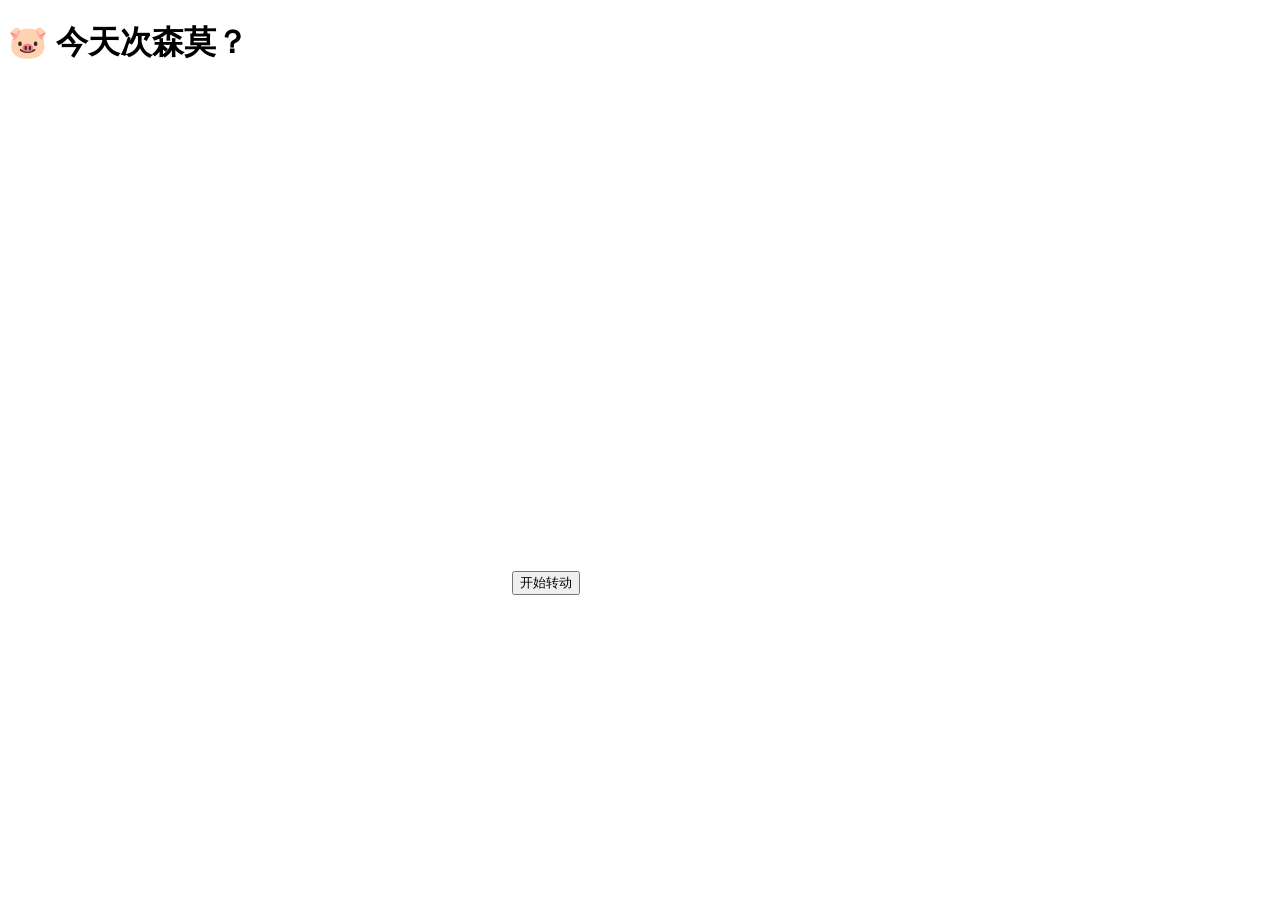
==== index.html @ ff8e15b6 "Rename js/index.html to index.html" ====
<!DOCTYPE html>
<html lang="zh-CN">
<head>
    <meta charset="UTF-8">
    <meta name="viewport" content="width=device-width, initial-scale=1.0">
    <title>外卖选择转盘</title>
    <link rel="stylesheet" href="style.css">
</head>
<body>
<div class="container">
    <h1>🐷 今天次森莫？</h1>
    <div class="wheel-container">
        <div class="pointer"></div>
        <canvas id="wheelCanvas" width="500" height="500"></canvas>
        <button id="spinBtn" class="spin-button">开始转动</button>
    </div>
</div>

<!-- 弹窗遮罩层 -->
<div id="resultOverlay" class="result-overlay">
    <div id="result" class="result"></div>
</div>

<script src="script.js"></script>
</body>
</html>
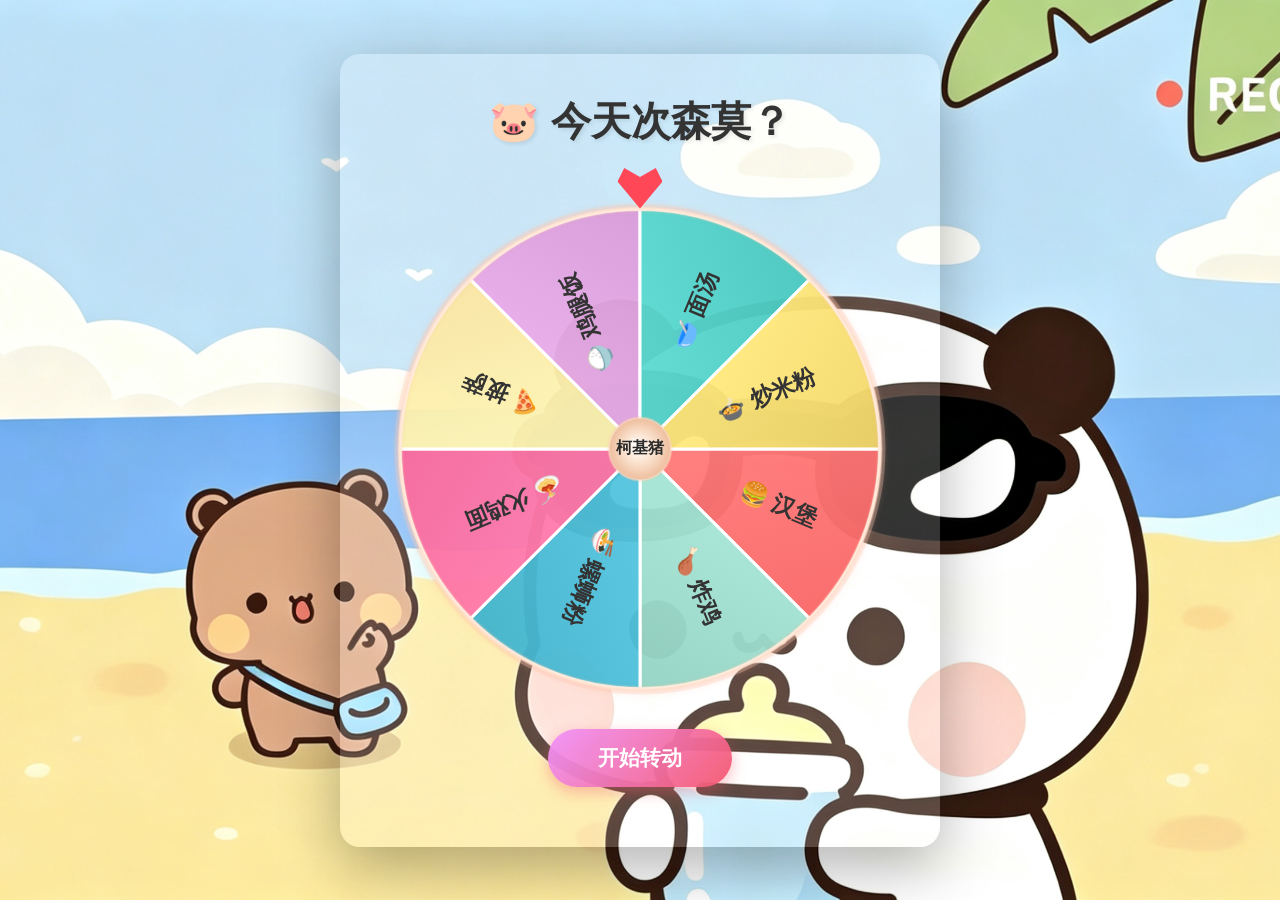
==== commit 52bc5f95: "Add files via upload" ====
--- a/index.html
+++ b/index.html
@@ -3,7 +3,7 @@
 <head>
     <meta charset="UTF-8">
     <meta name="viewport" content="width=device-width, initial-scale=1.0">
-    <title>外卖选择转盘</title>
+    <title>猪猪专属转盘</title>
     <link rel="stylesheet" href="style.css">
 </head>
 <body>
@@ -23,4 +23,4 @@
 
 <script src="script.js"></script>
 </body>
-</html>
+</html>
--- a/style.css
+++ b/style.css
@@ -0,0 +1,337 @@
+* {
+    margin: 0;
+    padding: 0;
+    box-sizing: border-box;
+}
+
+body {
+    font-family: 'Microsoft YaHei', Arial, sans-serif;
+
+    /* 背景图片设置 - 确保图片名和你的文件名完全一致 */
+    background-image: url('yier.jpg');
+    background-size: cover;
+    background-position: center;
+    background-repeat: no-repeat;
+    background-attachment: fixed;
+
+    /* 如果图片加载失败，显示备用颜色 */
+    background-color: #667eea;
+
+    display: flex;
+    justify-content: center;
+    align-items: center;
+    min-height: 100vh;
+    padding: 20px;
+}
+
+/* 半透明遮罩已经注释掉，所以不会生效，如果不需要可以忽略 */
+
+.container {
+    text-align: center;
+    background: rgba(255, 255, 255, 0.2); /*转盘背景颜色透明度*/
+    border-radius: 20px;
+    padding: 40px;
+    box-shadow: 0 20px 60px rgba(0, 0, 0, 0.3);
+    max-width: 600px;
+    width: 100%;
+}
+
+h1 {
+    color: #333;
+    margin-bottom: 30px;
+    font-size: 2.5em;
+    text-shadow: 2px 2px 4px rgba(0, 0, 0, 0.1);
+}
+
+.wheel-container {
+    position: relative;
+    display: inline-block;
+    margin: 20px 0;
+    /* 让转盘容器也能自适应宽度 */
+    width: 100%;
+    max-width: 500px;
+}
+
+/* 指针样式 - 爱心 */
+.pointer {
+    position: absolute;
+    top: -35px;
+    left: 50%;
+    transform: translateX(-50%);
+    width: 45px;
+    height: 45px;
+    background: #ff4757;
+    z-index: 10;
+    /* 更圆润的心形 */
+    clip-path: polygon(
+            50% 100%,
+            0% 40%,
+            15% 10%,
+            50% 30%,
+            85% 10%,
+            100% 40%
+    );
+    filter: drop-shadow(0 4px 10px rgba(255, 71, 87, 0.6));
+    animation: pointerBounce 1.8s infinite; /*跳动时间*/
+}
+/*跳动规律*/
+@keyframes pointerBounce {
+    0%, 100% { transform: translateX(-50%) translateY(0); }
+    50% { transform: translateX(-50%) translateY(-2.8px); }
+}
+
+canvas {
+    display: block;
+    max-width: 100%; /* 这行确保画布能自动缩小 */
+    height: auto;    /* 保持宽高比 */
+    margin: 0 auto;  /* 水平居中 */
+}
+
+.spin-button {
+    /* 不带透明度的渐变色*/
+    /*background: linear-gradient(135deg, #f093fb 0%, #f5576c 100%);*/
+
+    /* 改成带透明度的渐变色 */
+    background: linear-gradient(135deg, rgba(240, 147, 251, 0.95), rgba(245, 87, 108, 0.95));
+    color: white;
+    border: none;
+    padding: 15px 50px;
+    font-size: 1.3em;
+    font-weight: bold;
+    border-radius: 50px;
+    cursor: pointer;
+    margin-top: 30px;
+    transition: all 0.3s ease;
+    box-shadow: 0 5px 15px rgba(245, 87, 108, 0.4);
+    position: relative;
+    overflow: hidden;
+}
+
+.spin-button:hover:not(:disabled) {
+    transform: translateY(-2px);
+    box-shadow: 0 8px 25px rgba(245, 87, 108, 0.6);
+}
+
+.spin-button:active:not(:disabled) {
+    transform: translateY(0);
+}
+
+.spin-button:disabled {
+    background: #ccc;
+    cursor: not-allowed;
+    box-shadow: none;
+}
+
+/* ============================================ */
+/* 弹窗遮罩层 */
+/* ============================================ */
+.result-overlay {
+    display: none;
+    position: fixed;
+    top: 0;
+    left: 0;
+    width: 100%;
+    height: 100%;
+    background: rgba(0, 0, 0, 0.6);
+    z-index: 1000;
+    justify-content: center;
+    align-items: center;
+    backdrop-filter: blur(5px);
+}
+
+.result-overlay.show {
+    display: flex;
+    animation: fadeIn 0.3s ease;
+}
+
+/* ============================================ */
+/* 弹窗主体 - 屏幕正中间 */
+/* ============================================ */
+.result {
+    background: linear-gradient(135deg, #ffecd2 0%, #fcb69f 100%);
+    border-radius: 20px;
+    padding: 40px 50px;
+    box-shadow: 0 20px 60px rgba(0, 0, 0, 0.5);
+    position: relative;
+    min-width: 350px;
+    max-width: 500px;
+    text-align: center;
+    transform: scale(0.5);
+    transition: all 0.5s cubic-bezier(0.68, -0.55, 0.265, 1.55);
+}
+
+.result-overlay.show .result {
+    transform: scale(1);
+    animation: bounceIn 0.6s cubic-bezier(0.68, -0.55, 0.265, 1.55);
+}
+
+.result-text {
+    margin-bottom: 25px;
+}
+
+.result-emoji {
+    font-size: 3em;
+    margin-bottom: 15px;
+    animation: pulse 2s infinite;
+}
+
+.result-title {
+    font-size: 1.3em;
+    color: #666;
+    margin-bottom: 10px;
+    font-weight: 500;
+}
+
+.result-food {
+    font-size: 2.5em;
+    font-weight: bold;
+    color: #e74c3c;
+    text-shadow: 2px 2px 4px rgba(0, 0, 0, 0.1);
+    margin-top: 10px;
+}
+
+.close-btn {
+    background: linear-gradient(135deg, #ff6b6b 0%, #ee5a24 100%);
+    color: white;
+    border: none;
+    padding: 12px 40px;
+    font-size: 1.1em;
+    border-radius: 25px;
+    cursor: pointer;
+    transition: all 0.3s ease;
+    box-shadow: 0 4px 15px rgba(238, 90, 36, 0.3);
+    font-weight: bold;
+    margin-top: 10px;
+}
+
+.close-btn:hover {
+    transform: translateY(-2px);
+    box-shadow: 0 6px 20px rgba(238, 90, 36, 0.5);
+    background: linear-gradient(135deg, #ff5252 0%, #d63031 100%);
+}
+
+.close-btn:active {
+    transform: translateY(0);
+}
+
+/* 关闭按钮（右上角X） */
+.close-icon {
+    position: absolute;
+    top: 15px;
+    right: 20px;
+    background: none;
+    border: none;
+    font-size: 1.8em;
+    color: #999;
+    cursor: pointer;
+    transition: all 0.3s ease;
+    width: 40px;
+    height: 40px;
+    display: flex;
+    align-items: center;
+    justify-content: center;
+    border-radius: 50%;
+}
+
+.close-icon:hover {
+    color: #e74c3c;
+    background: rgba(0, 0, 0, 0.05);
+    transform: rotate(90deg);
+}
+
+/* 淡入动画 */
+@keyframes fadeIn {
+    from {
+        opacity: 0;
+    }
+    to {
+        opacity: 1;
+    }
+}
+
+/* 弹入动画 */
+@keyframes bounceIn {
+    0% {
+        opacity: 0;
+        transform: scale(0.3);
+    }
+    50% {
+        transform: scale(1.05);
+    }
+    70% {
+        transform: scale(0.95);
+    }
+    100% {
+        opacity: 1;
+        transform: scale(1);
+    }
+}
+
+/* 表情脉冲动画 */
+@keyframes pulse {
+    0% {
+        transform: scale(1);
+    }
+    50% {
+        transform: scale(1.2);
+    }
+    100% {
+        transform: scale(1);
+    }
+}
+
+/* ============================================ */
+/* 手机端响应式设计 (屏幕宽度 <= 600px) */
+/* ============================================ */
+@media (max-width: 600px) {
+    body {
+        padding: 10px; /* 减少内边距，留更多空间给转盘 */
+    }
+
+    .container {
+        padding: 20px 15px; /* 缩小容器内边距 */
+        border-radius: 15px;
+    }
+
+    h1 {
+        font-size: 1.8em; /* 缩小标题字号 */
+        margin-bottom: 15px;
+    }
+
+    .wheel-container {
+        margin: 10px 0;
+    }
+
+    /* 移动端爱心指针稍小一点，更协调 */
+    .pointer {
+        top: -25px;
+        width: 35px;
+        height: 35px;
+    }
+
+    @keyframes pointerBounce {
+        0%, 100% { transform: translateX(-50%) translateY(0); }
+        50% { transform: translateX(-50%) translateY(-2px); } /* 手机端跳动幅度稍小 */
+    }
+
+    .spin-button {
+        padding: 12px 40px;
+        font-size: 1.1em;
+        margin-top: 20px;
+    }
+
+    /* 弹窗在手机端自适应 */
+    .result {
+        min-width: 280px;
+        max-width: 90%;
+        padding: 30px 20px;
+    }
+
+    .result-food {
+        font-size: 2em;
+    }
+
+    .result-emoji {
+        font-size: 2.5em;
+    }
+}
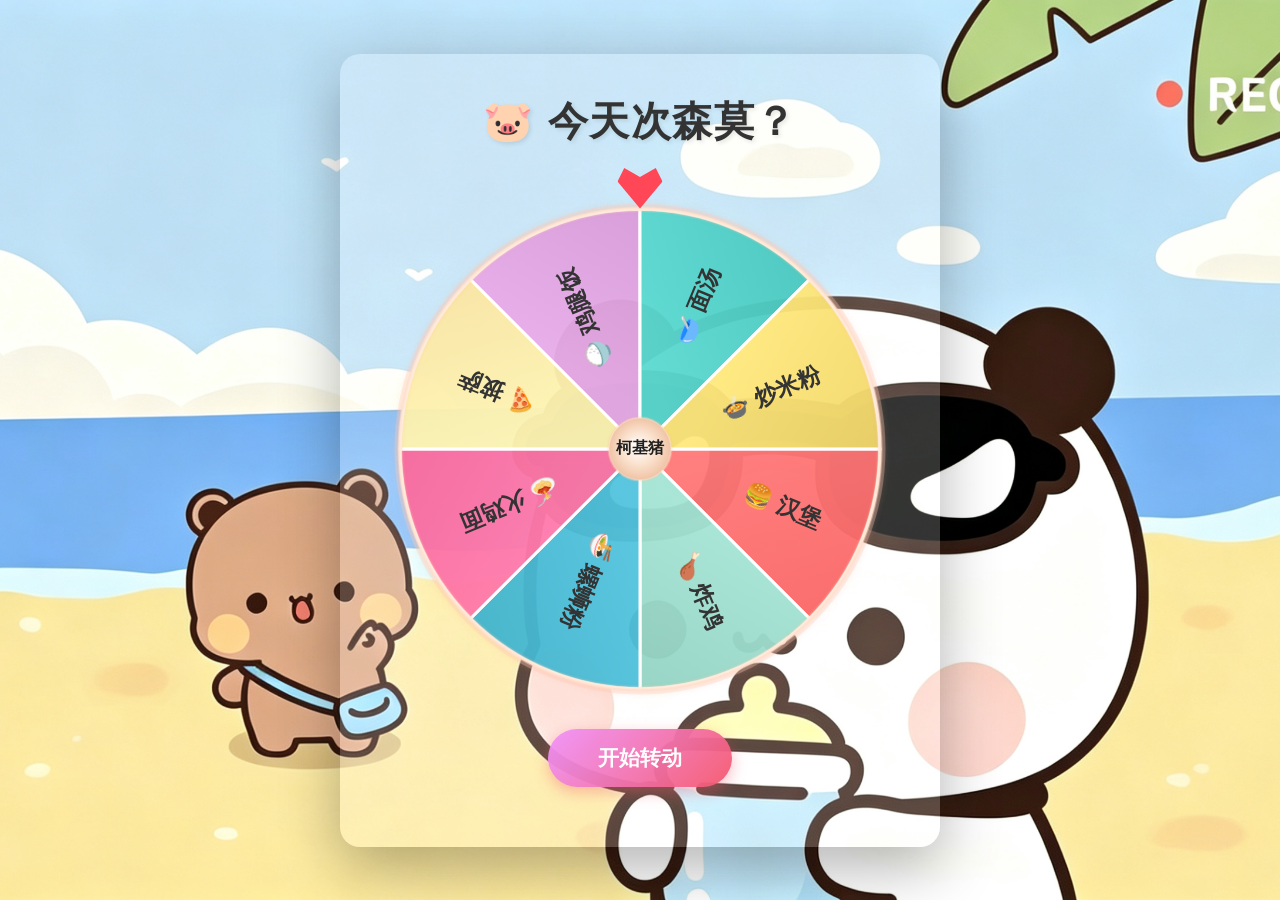
==== commit 525da666: "Add files via upload" ====
--- a/index.html
+++ b/index.html
@@ -12,7 +12,13 @@
     <div class="wheel-container">
         <div class="pointer"></div>
         <canvas id="wheelCanvas" width="500" height="500"></canvas>
-        <button id="spinBtn" class="spin-button">开始转动</button>
+        <button id="spinBtn" class="spin-button">
+            <div class="status-bar">
+                <span class="time">13:14 &nbsp5月20日周六</span>
+                <span class="battery">🛜99%🔋</span>
+            </div>
+            <span class="btn-text">猪猪选食</span>
+        </button>
     </div>
 </div>
 
--- a/style.css
+++ b/style.css
@@ -7,15 +7,16 @@
 body {
     font-family: 'Microsoft YaHei', Arial, sans-serif;
 
-    /* 背景图片设置 - 确保图片名和你的文件名完全一致 */
-    background-image: url('yier.jpg');
+    /* 电脑端背景：横版16:9图片 */
+    background-image: url('yier-pc.jpg');
     background-size: cover;
     background-position: center;
     background-repeat: no-repeat;
     background-attachment: fixed;
 
     /* 如果图片加载失败，显示备用颜色 */
-    background-color: #667eea;
+    /* 若无设置该项加载失败时背景即为透明 */
+    background-color: transparent;/* 备用颜色设为透明相当于没有设置这一行 */
 
     display: flex;
     justify-content: center;
@@ -23,8 +24,6 @@
     min-height: 100vh;
     padding: 20px;
 }
-
-/* 半透明遮罩已经注释掉，所以不会生效，如果不需要可以忽略 */
 
 .container {
     text-align: center;
@@ -41,6 +40,7 @@
     margin-bottom: 30px;
     font-size: 2.5em;
     text-shadow: 2px 2px 4px rgba(0, 0, 0, 0.1);
+    letter-spacing:1.5px;
 }
 
 .wheel-container {
@@ -148,7 +148,8 @@
 /* 弹窗主体 - 屏幕正中间 */
 /* ============================================ */
 .result {
-    background: linear-gradient(135deg, #ffecd2 0%, #fcb69f 100%);
+    background: url('result.jpg') center/cover no-repeat,
+    linear-gradient(135deg, #ffecd2 0%, #fcb69f 100%);
     border-radius: 20px;
     padding: 40px 50px;
     box-shadow: 0 20px 60px rgba(0, 0, 0, 0.5);
@@ -164,65 +165,75 @@
     transform: scale(1);
     animation: bounceIn 0.6s cubic-bezier(0.68, -0.55, 0.265, 1.55);
 }
-
+ /* 结果显示界面 */
 .result-text {
     margin-bottom: 25px;
-}
-
+    transform: translateX(-5px)translateY(-30px); /* 往上移，负值越大越往上 */
+    opacity: 0.95;                /* 透明度，0~1 */
+}
+
+/* 最上方的emoji表情 */
 .result-emoji {
     font-size: 3em;
     margin-bottom: 15px;
     animation: pulse 2s infinite;
+    opacity: 1;                /* 透明度，0~1 */
+    /* 上下左右偏移在动画 @keyframes pulse 里调 */
 }
 
 .result-title {
     font-size: 1.3em;
-    color: #666;
+    color: #444;
     margin-bottom: 10px;
-    font-weight: 500;
+    font-weight: 530;
+    transform: translateX(13px)
 }
 
 .result-food {
-    font-size: 2.5em;
+    font-size: 2.7em;
     font-weight: bold;
-    color: #e74c3c;
+    color: rgba(238, 60, 35,0.95);
     text-shadow: 2px 2px 4px rgba(0, 0, 0, 0.1);
     margin-top: 10px;
+    transform: translateX(1px)
 }
 
 .close-btn {
-    background: linear-gradient(135deg, #ff6b6b 0%, #ee5a24 100%);
-    color: white;
+    background: linear-gradient(135deg, rgba(255, 107, 107, 0.8) 0%, rgba(238, 90, 36, 0.8) 100%);
+    color: rgba(255,255,255,0.9);
     border: none;
     padding: 12px 40px;
-    font-size: 1.1em;
+    font-size: 1.2em;
+    letter-spacing: 2px;
     border-radius: 25px;
     cursor: pointer;
     transition: all 0.3s ease;
     box-shadow: 0 4px 15px rgba(238, 90, 36, 0.3);
     font-weight: bold;
     margin-top: 10px;
+    transform: translateY(15px);
 }
 
 .close-btn:hover {
-    transform: translateY(-2px);
+    transform: translateY(15px);  /* 要与按键移动数值保持一致才会使按键静止不动 */
     box-shadow: 0 6px 20px rgba(238, 90, 36, 0.5);
-    background: linear-gradient(135deg, #ff5252 0%, #d63031 100%);
-}
-
+    background: linear-gradient(135deg, rgba(255, 82, 82, 0.85) 0%, rgba(214, 48, 49, 0.85) 100%);
+}
+
+/* 按住进行移动 */
 .close-btn:active {
-    transform: translateY(0);
+    transform: translateY(15px);  /* 要与按键移动数值保持一致才会使按键静止不动 */
 }
 
 /* 关闭按钮（右上角X） */
 .close-icon {
     position: absolute;
     top: 15px;
-    right: 20px;
+    right: 18px;
     background: none;
     border: none;
     font-size: 1.8em;
-    color: #999;
+    color: #888;
     cursor: pointer;
     transition: all 0.3s ease;
     width: 40px;
@@ -231,12 +242,18 @@
     align-items: center;
     justify-content: center;
     border-radius: 50%;
+    /* 只对电脑端生效 */
+    @media(min-width: 601px) {
+        /* ===== 扩大响应区域，位置不变 ===== */
+        padding: 15px;       /* 原没有，扩大点击范围 */
+        margin: -15px;       /* 负值抵消 padding 的偏移 */
+    }
 }
 
 .close-icon:hover {
     color: #e74c3c;
     background: rgba(0, 0, 0, 0.05);
-    transform: rotate(90deg);
+    /*transform: rotate(90deg);  !* 旋转让悬停热区不稳定，暂时取消 *!*/
 }
 
 /* 淡入动画 */
@@ -267,16 +284,16 @@
     }
 }
 
-/* 表情脉冲动画 */
+/* emoji表情脉冲动画 */
 @keyframes pulse {
     0% {
-        transform: scale(1);
+        transform: translateX(13px) scale(1);
     }
     50% {
-        transform: scale(1.2);
+        transform: translateX(13px) scale(1.2);
     }
     100% {
-        transform: scale(1);
+        transform: translateX(13px) scale(1);
     }
 }
 
@@ -284,25 +301,38 @@
 /* 手机端响应式设计 (屏幕宽度 <= 600px) */
 /* ============================================ */
 @media (max-width: 600px) {
-    body {
-        padding: 10px; /* 减少内边距，留更多空间给转盘 */
+    /* 手机端背景：竖版9:16图片，转盘放上半区 */
+    @media (max-width: 600px) {
+        body {
+            background-image: url('yier.jpg');
+            align-items: flex-start;
+            padding-top: 10px;
+            padding-left: 10px;
+            padding-right: 10px;
+            padding-bottom: 10px;
+            margin: -26.5px 0;  /* 让整个body块往上提 */
+        }
     }
 
     .container {
-        padding: 20px 15px; /* 缩小容器内边距 */
+        background: transparent;
+        box-shadow: none;
+        padding: 20px 15px;
         border-radius: 15px;
     }
 
     h1 {
-        font-size: 1.8em; /* 缩小标题字号 */
+        font-size: 2em;
         margin-bottom: 15px;
+        letter-spacing:2px;
     }
 
     .wheel-container {
         margin: 10px 0;
-    }
-
-    /* 移动端爱心指针稍小一点，更协调 */
+        max-width: 395px; /* 原来是继承外面的500px，改小转盘变小 */
+                          /* 420-500没有变化，420以下有变化 */
+    }
+
     .pointer {
         top: -25px;
         width: 35px;
@@ -311,27 +341,416 @@
 
     @keyframes pointerBounce {
         0%, 100% { transform: translateX(-50%) translateY(0); }
-        50% { transform: translateX(-50%) translateY(-2px); } /* 手机端跳动幅度稍小 */
-    }
-
-    .spin-button {
-        padding: 12px 40px;
-        font-size: 1.1em;
-        margin-top: 20px;
-    }
-
-    /* 弹窗在手机端自适应 */
+        50% { transform: translateX(-50%) translateY(-2px); }
+    }
+
+    /* ============================================ */
+    /* 手机端初始普通按钮样式（固定在底部，与平板按钮位置一致） */
+    /* ============================================ */
+    .spin-button.initial-btn {
+        position: fixed;
+        bottom: 11vh;
+        left: 50%;
+        transform: translateX(-50%);
+        margin-top: 0;
+        z-index: 100;
+
+        /* 与电脑端一致的样式 */
+        width: auto;
+        height: auto;
+        padding: 12px 30px;
+        background: linear-gradient(135deg, rgba(255, 140, 160, 0.9), rgba(255, 100, 130, 0.9)); /* 改了：新渐变 */
+        color: #fff;                         /* 改了：颜色写法，值与原来相同 */
+        border: 2px solid rgba(255, 255, 255, 0.7); /* 新增：边框 */
+        border-radius:50px;                 /* 改了：原50px */
+        letter-spacing: 2px;                 /* 新增：字间距 */
+        box-shadow: 0 4px 20px rgba(255, 100, 130, 0.5); /* 改了：新阴影 */
+        animation: initialFloat 3s ease-in-out infinite;  /* 悬浮动画 */
+        font-size: 28px;
+        font-weight: bold;
+    }
+
+    /* 隐藏初始按钮的平板元素 */
+    .spin-button.initial-btn::before,
+    .spin-button.initial-btn::after {
+        display: none;
+    }
+
+    .spin-button.initial-btn .status-bar {
+        display: none;
+    }
+
+    .spin-button.initial-btn .btn-text {
+        display: none;
+    }
+
+    /* 初始按钮悬停效果 */
+    .spin-button.initial-btn:hover:not(:disabled) {
+        transform: translateX(-50%) translateY(-2px);
+        box-shadow: 0 8px 25px rgba(245, 87, 108, 0.6);
+    }
+
+    .spin-button.initial-btn:active:not(:disabled) {
+        transform: translateX(-50%) translateY(0);
+    }
+
+    .spin-button.initial-btn:disabled {
+        background: #ccc;
+        cursor: not-allowed;
+        box-shadow: none;
+    }
+
+    /* ============================================ */
+    /* 平板电脑按钮样式（隐藏状态） */
+    /* ============================================ */
+    .spin-button.tablet-btn {
+        display: none;
+        position: fixed;
+        bottom: 9.1vh;
+        left: 50%;
+        transform: translateX(-50%);
+        margin-top: 0;
+        z-index: 100;
+
+        /* iPad Air 7 外形 - 横向比例（等比例放大） */
+        width: calc(156px * 1.1);   /* 原值 * 倍数 */
+        height: calc(110px * 1.1);  /* 原值 * 倍数 */
+        padding: 0;
+        transform-origin: center center; /* 缩放基准点 */
+        background: linear-gradient(160deg, #4a4a50 0%, #3a3a40 30%, #2c2c32 70%, #26262c 100%);
+        border: 1.5px solid #1c1c20;
+        border-radius: calc(14px * 1.1); /* 原值 * 倍数 */
+        box-shadow:
+                0 0 0 calc(2.5px * 1.1) #222228,   /* 原值 * 倍数 */
+                0 0 0 calc(3.5px * 1.1) #1a1a1e,  /* 原值 * 倍数 */
+                0 0 0 calc(4px * 1.1) #2a2a30,    /* 原值 * 倍数 */
+                0 calc(8px * 1.1) calc(28px * 1.1) rgba(0, 0, 0, 0.55), /* 原值 * 倍数 */
+                0 calc(2px * 1.1) calc(6px * 1.1) rgba(0, 0, 0, 0.3);   /* 原值 * 倍数 */
+        cursor: pointer;
+        overflow: visible; /* 让摄像头可以超出边框 */
+        animation: tabletFloat 2.5s ease-in-out infinite;
+    }
+
+    /* 显示平板按钮 */
+    .spin-button.tablet-btn.show {
+        display: block;
+    }
+
+    /* 前置摄像头 + 传感器 + 刘海屏（横屏iPad上方居中边缘） */
+    .spin-button.tablet-btn::before {
+        content: '';
+        position: absolute;
+        top: calc(-2px * 1.1); /* 原值 * 倍数 */
+        left: 50%;
+        transform: translateX(-50%);
+        z-index: 4;
+
+        /* 刘海屏底片 */
+        width: calc(26px * 1.1);  /* 原值 * 倍数 */
+        height: calc(4.5px * 1.1); /* 原值 * 倍数 */
+        border-radius: 0 0 calc(5px * 1.1) calc(5px * 1.1); /* 原值 * 倍数 */
+
+        /* 摄像头（左）和传感器（右） */
+        background:
+            /* 左摄像头 - 多层镀膜镜头 */
+                radial-gradient(circle at 34% 50%,
+                rgba(255,255,255,0.5) calc(0.3px * 1.1),  /* 原值 * 倍数 */
+                transparent calc(0.6px * 1.1)             /* 原值 * 倍数 */
+                ),
+                radial-gradient(circle at 30% 55%,
+                #000 calc(1.2px * 1.1),                   /* 原值 * 倍数 */
+                #0a0a12 calc(1.8px * 1.1),                /* 原值 * 倍数 */
+                #1a1a28 calc(2.3px * 1.1),                /* 原值 * 倍数 */
+                #2e2e40 calc(2.8px * 1.1),                /* 原值 * 倍数 */
+                #3a3a4d calc(3.2px * 1.1),                /* 原值 * 倍数 */
+                transparent calc(3.6px * 1.1)             /* 原值 * 倍数 */
+                ),
+                    /* 右传感器 - 红外窗口质感 */
+                radial-gradient(circle at 70% 50%,
+                rgba(255,255,255,0.3) calc(0.2px * 1.1),  /* 原值 * 倍数 */
+                transparent calc(0.5px * 1.1)             /* 原值 * 倍数 */
+                ),
+                radial-gradient(circle at 72% 55%,
+                #050510 calc(0.8px * 1.1),                /* 原值 * 倍数 */
+                #0d0d1a calc(1.3px * 1.1),                /* 原值 * 倍数 */
+                #1c1c2e calc(1.8px * 1.1),                /* 原值 * 倍数 */
+                #2a2a3d calc(2.2px * 1.1),                /* 原值 * 倍数 */
+                transparent calc(2.6px * 1.1)             /* 原值 * 倍数 */
+                ),
+                    /* 刘海底色 - 深色玻璃面板 */
+                linear-gradient(175deg,
+                #1a1a24 0%,
+                #15151e 40%,
+                #1e1e2a 100%
+                );
+        background-color: #15151e;
+
+        /* 刘海边缘 */
+        box-shadow:
+                0 calc(1px * 1.1) 0 rgba(255, 255, 255, 0.04),   /* 原值 * 倍数 */
+                0 calc(-0.5px * 1.1) 0 rgba(0, 0, 0, 0.3),      /* 原值 * 倍数 */
+                inset 0 calc(0.5px * 1.1) 0 rgba(255, 255, 255, 0.02); /* 原值 * 倍数 */
+    }
+
+    /* 屏幕区域 */
+    .spin-button.tablet-btn::after {
+        content: '';
+        position: absolute;
+        top: calc(7px * 1.1);    /* 原值 * 倍数 */
+        left: calc(8px * 1.1);   /* 原值 * 倍数 */
+        right: calc(8px * 1.1);  /* 原值 * 倍数 */
+        bottom: calc(7px * 1.1); /* 原值 * 倍数 */
+
+        /* 用图片代替纯色背景 */
+        background-image: url('pig2-bg.jpg');  /* 你的屏幕图片 */
+        background-size: cover;
+        background-position: center;
+        background-repeat: no-repeat;
+
+        border-radius: calc(7px * 1.1); /* 原值 * 倍数 */
+        z-index: 0;
+        box-shadow:
+                inset 0 0 calc(2px * 1.1) rgba(0, 0, 0, 0.03),   /* 原值 * 倍数 */
+                inset 0 calc(1px * 1.1) 0 rgba(255, 255, 255, 0.3), /* 原值 * 倍数 */
+                inset 0 calc(-1px * 1.1) 0 rgba(0, 0, 0, 0.03);   /* 原值 * 倍数 */
+    }
+
+    /* 状态栏 */
+    .spin-button.tablet-btn .status-bar {
+        position: absolute;
+        top: calc(6px * 1.1);    /* 原值 * 倍数 */
+        left: calc(8px * 1.1);   /* 原值 * 倍数 */
+        right: calc(8px * 1.1);  /* 原值 * 倍数 */
+        height: calc(14px * 1.1); /* 原值 * 倍数 */
+        display: flex;
+        justify-content: space-between;
+        align-items: center;
+        z-index: 2;
+        padding: 0 calc(4px * 1.1); /* 原值 * 倍数 */
+        pointer-events: none;
+        /* 添加阴影让状态栏可见 */
+        background: rgba(0, 0, 0, 0.25);
+        border-radius: calc(3px * 1.1); /* 原值 * 倍数 */
+        box-shadow: 0 calc(1px * 1.1) 0 rgba(0, 0, 0, 0.25), inset 0 0 calc(2px * 1.1) rgba(0, 0, 0, 0.25); /* 原值 * 倍数 */
+    }
+
+    .spin-button.tablet-btn .time {
+        color: rgba(255,255,255,0.75);
+        font-size: calc(8px * 1.1); /* 原值 * 倍数 */
+        font-weight: 600;
+        font-family: -apple-system, "SF Pro Display", "PingFang SC", "Helvetica Neue", sans-serif;
+        -webkit-font-smoothing: antialiased;
+    }
+
+    .spin-button.tablet-btn .back-link {
+        position: absolute;
+        top: calc(20px * 1.1);     /* 原值 * 倍数 */
+        left: calc(8px * 1.1);     /* 原值 * 倍数 */
+        font-size: calc(9px * 1.1); /* 原值 * 倍数 */
+        font-weight: 400;
+        color: rgba(251, 205, 221, 0.8);
+        cursor: pointer;
+        pointer-events: auto;
+        z-index: 3;
+        letter-spacing: calc(0.5px * 1.1); /* 原值 * 倍数 */
+        font-family: -apple-system, "SF Pro Display", "PingFang SC", "Helvetica Neue", sans-serif;
+        -webkit-font-smoothing: antialiased;
+        /* ===== 响应范围（文字位置不变，等比例放大） ===== */
+        /* 通过 padding 扩大点击区域，同时用负 margin 抵消偏移，保持文字原位 */
+        padding: calc(6px * 1.1) calc(8px * 1.1);  /* 原值 * 倍数 */
+        margin: calc(-6px * 1.1) calc(-8px * 1.1); /* 原值 * 倍数 */
+        /* ==================================== */
+    }
+
+    .spin-button.tablet-btn .battery {
+        color: rgba(255,255,255,0.75);
+        /*color: #1d1d1f;*/
+        font-size: calc(8px * 1.1); /* 原值 * 倍数 */
+        font-weight: 500;
+        font-family: -apple-system, "SF Pro Display", "PingFang SC", "Helvetica Neue", sans-serif;
+        -webkit-font-smoothing: antialiased;
+    }
+
+    /* 按键文字内容及样式 */
+    .spin-button.tablet-btn .btn-text {
+        position: absolute;
+        top: 0;
+        left: 0;
+        width: 100%;
+        height: 100%;
+        display: flex;
+        align-items: center;
+        justify-content: center;
+        z-index: 1;
+
+        /* 文字基础样式 */
+        background: linear-gradient(135deg,
+        rgba(218, 135, 155, 1) 0%,
+        rgba(244, 185, 206, 1) 20%,
+        rgba(255, 235, 242, 1) 40%,
+        rgba(255, 250, 252, 1) 55%,
+        rgba(250, 195, 214, 1) 75%,
+        rgba(255, 242, 247, 1) 100%
+        );
+        -webkit-background-clip: text;
+        -webkit-text-fill-color: transparent;
+        background-clip: text;
+        font-size: calc(27px * 1.1);      /* 原值 * 倍数 */
+        letter-spacing: calc(2.5px * 1.1); /* 原值 * 倍数 */
+        font-weight: 600;
+        font-family: "STYuanti", "方圆体", "PingFang SC", "Microsoft YaHei", "微软雅黑", sans-serif;
+        line-height: 1.2;
+        text-align: center;
+        padding: calc(37px * 1.1) calc(14px * 1.1) 0 calc(14px * 1.1); /* 原值 * 倍数 */
+        box-sizing: border-box;
+
+        filter: drop-shadow(0 0 calc(6px * 1.1) rgba(255, 170, 195, 0.5))   /* 原值 * 倍数 */
+        drop-shadow(0 0 calc(12px * 1.1) rgba(255, 195, 213, 0.3))           /* 原值 * 倍数 */
+        drop-shadow(0 calc(1px * 1.1) calc(1px * 1.1) rgba(155, 115, 130, 0.25)); /* 原值 * 倍数 */
+        -webkit-font-smoothing: antialiased;
+        -moz-osx-font-smoothing: grayscale;
+    }
+
+    .spin-button.tablet-btn:hover {
+        transform: translateX(-50%) scale(calc(1.04 * 1.1)); /* 原值 * 倍数 */
+        box-shadow:
+                0 0 0 calc(2.5px * 1.1) #222228,    /* 原值 * 倍数 */
+                0 0 0 calc(3.5px * 1.1) #1a1a1e,   /* 原值 * 倍数 */
+                0 0 0 calc(4px * 1.1) #2a2a30,     /* 原值 * 倍数 */
+                0 calc(12px * 1.1) calc(32px * 1.1) rgba(0, 0, 0, 0.6),  /* 原值 * 倍数 */
+                0 calc(4px * 1.1) calc(10px * 1.1) rgba(0, 0, 0, 0.35);  /* 原值 * 倍数 */
+    }
+
+    .spin-button.tablet-btn:active {
+        transform: translateX(-50%) scale(calc(0.96 * 1.1)); /* 原值 * 倍数 */
+        box-shadow:
+                0 0 0 calc(2.5px * 1.1) #222228,   /* 原值 * 倍数 */
+                0 0 0 calc(3.5px * 1.1) #1a1a1e,  /* 原值 * 倍数 */
+                0 0 0 calc(4px * 1.1) #2a2a30,    /* 原值 * 倍数 */
+                0 calc(2px * 1.1) calc(8px * 1.1) rgba(0, 0, 0, 0.4); /* 原值 * 倍数 */
+        transition: all 0.1s ease;
+    }
+
+    .spin-button.tablet-btn:disabled {
+        opacity: 0;
+        animation: none;
+        filter: brightness(0.7);
+    }
+
+    /* 平板悬浮动画 */
+    @keyframes tabletFloat {
+        0%, 100% {
+            transform: translateX(-50%) translateY(0) scale(1.1); /* 倍数 */
+        }
+        50% {
+            transform: translateX(-50%) translateY(calc(-5px * 1.1)) scale(1.1); /* 原值 * 倍数 */
+        }
+    }
+
+    /* 初始按键悬浮动画 */
+    @keyframes initialFloat {
+        0%, 100% {
+            transform: translateX(-50%) translateY(0);
+        }
+        50% {
+            transform: translateX(-50%) translateY(-7px); /* 初始按钮浮动幅度，改这里 */
+        }
+    }
+
     .result {
+        background: url('result.jpg') center/cover no-repeat,
+        linear-gradient(135deg, #ffecd2 0%, #fcb69f 100%);
+        border-radius: 20px;
+        padding: 40px 50px;
+        box-shadow: 0 20px 60px rgba(0, 0, 0, 0.5);
+        position: relative;
         min-width: 280px;
         max-width: 90%;
-        padding: 30px 20px;
-    }
-
-    .result-food {
-        font-size: 2em;
+        text-align: center;
+        transform: scale(0.5);
+        transition: all 0.5s cubic-bezier(0.68, -0.55, 0.265, 1.55);
+    }
+
+    .result-overlay.show .result {
+        transform: scale(1);
+        animation: bounceIn 0.6s cubic-bezier(0.68, -0.55, 0.265, 1.55);
+    }
+
+    .result-text {
+        margin-bottom: 25px;
+        transform: translateX(-8px) translateY(-30px);
+        opacity: 0.95;
     }
 
     .result-emoji {
         font-size: 2.5em;
+        margin-bottom: 15px;
+        animation: pulse 2s infinite;
+        opacity: 0.9;
+    }
+
+    .result-title {
+        font-size: 1.3em;
+        color: #444;
+        margin-bottom: 10px;
+        font-weight: 530;
+        transform: translateX(15px);
+    }
+
+    /* 显示挑选的食物名字 */
+    .result-food {
+        font-size: 2.5em;
+        font-weight: bold;
+        color: rgba(238, 60, 35);
+        text-shadow: 2px 2px 4px rgba(0, 0, 0, 0.1);
+        margin-top: 10px;
+    }
+
+    /* 手机端确定按钮 */
+    .close-btn {
+        background: linear-gradient(135deg, rgba(255, 80, 170, 0.75) 0%
+        , rgba(230, 120, 100, 0.75) 100%);
+        color: rgba(255,255,255,0.9);
+        border: none;
+        padding: 7px 27px;
+        font-size: 1.2em;
+        letter-spacing: 2px;
+        border-radius: 25px;
+        cursor: pointer;
+        transition: all 0.3s ease;
+        box-shadow: 0 4px 15px rgba(238, 90, 36, 0.3);
+        font-weight: bold;
+        margin-top: 10px;
+        transform: translateY(8px);
+    }
+
+    /* 覆盖手机端长按和长按移动时确定按键的响应 */
+    .close-btn:hover,
+    .close-btn:active {
+        transform: translateY(8px);  /* 页面的按键值移动就是translateY(8px)，改为一样才有静止效果 */
+        box-shadow: 0 4px 15px rgba(238, 90, 36, 0.3);
+        background: linear-gradient(135deg, rgba(255, 107, 107, 0.75) 0%,
+        rgba(238, 90, 36, 0.75) 100%);  /* 改为和页面原本的按键颜色一样 */
+    }
+
+    /* 手机端右上角关闭键 */
+    .close-icon {
+        pointer-events: auto;
+        top: 2px;    /* 改离上边缘距离 */
+        right: 3px;  /* 改离右边缘距离 */
+        z-index: 10;
+    }
+
+    /* 最上方emoji表情脉冲动画 */
+    @keyframes pulse {
+        0% {
+            transform: translateX(15px) scale(1);
+        }
+        50% {
+            transform: translateX(15px) scale(1.2);
+        }
+        100% {
+            transform: translateX(15px) scale(1);
+        }
     }
 }
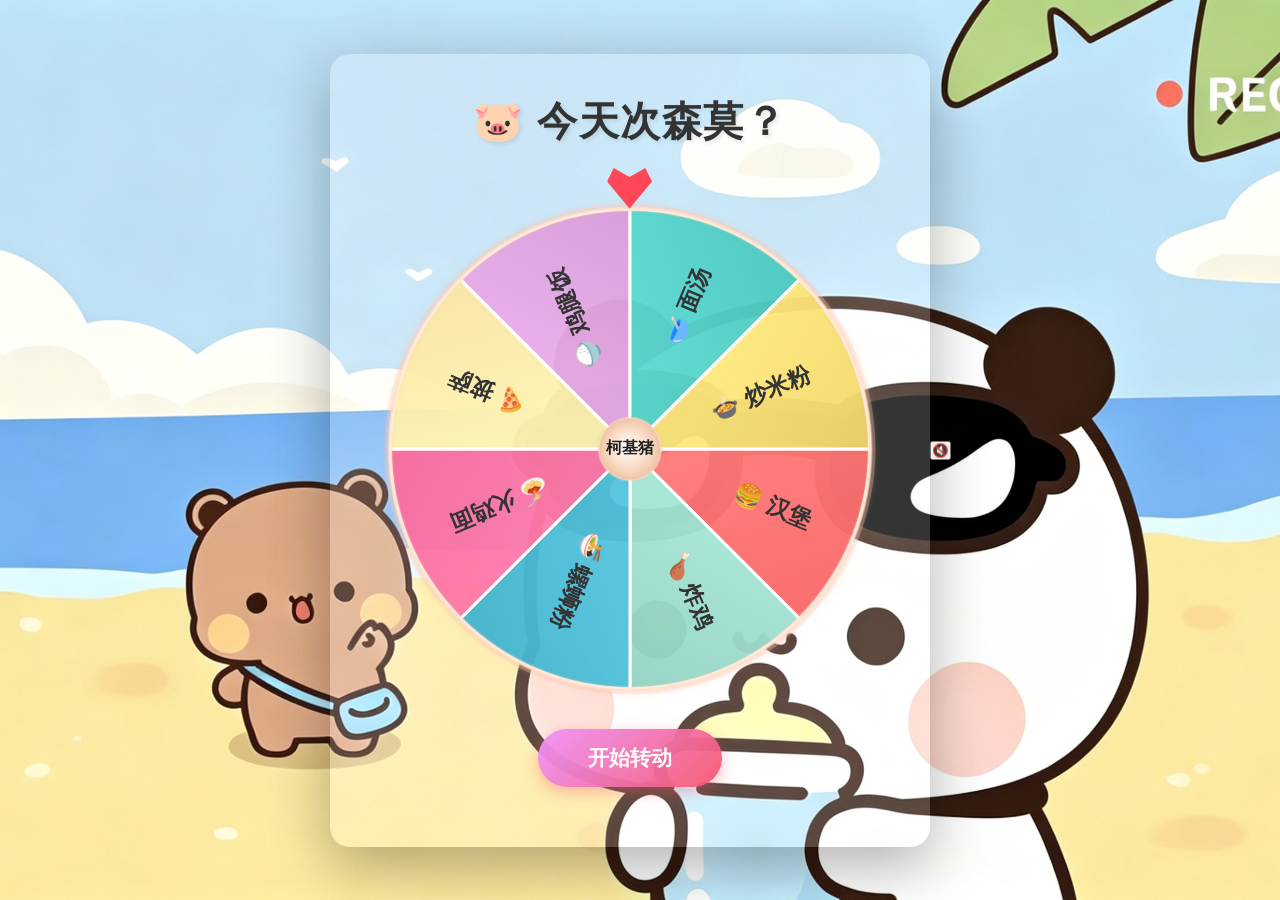
==== commit 25b8e856: "Update index.html" ====
--- a/index.html
+++ b/index.html
@@ -27,6 +27,14 @@
     <div id="result" class="result"></div>
 </div>
 
+<!-- 背景音乐 -->
+<audio id="bgMusic" loop preload="auto">
+    <source src="music.mp3" type="audio/mpeg">
+</audio>
+
+<!-- 音乐控制按钮 -->
+<button id="musicToggle" class="music-toggle">🔇</button>
+
 <script src="script.js"></script>
 </body>
-</html>+</html>
